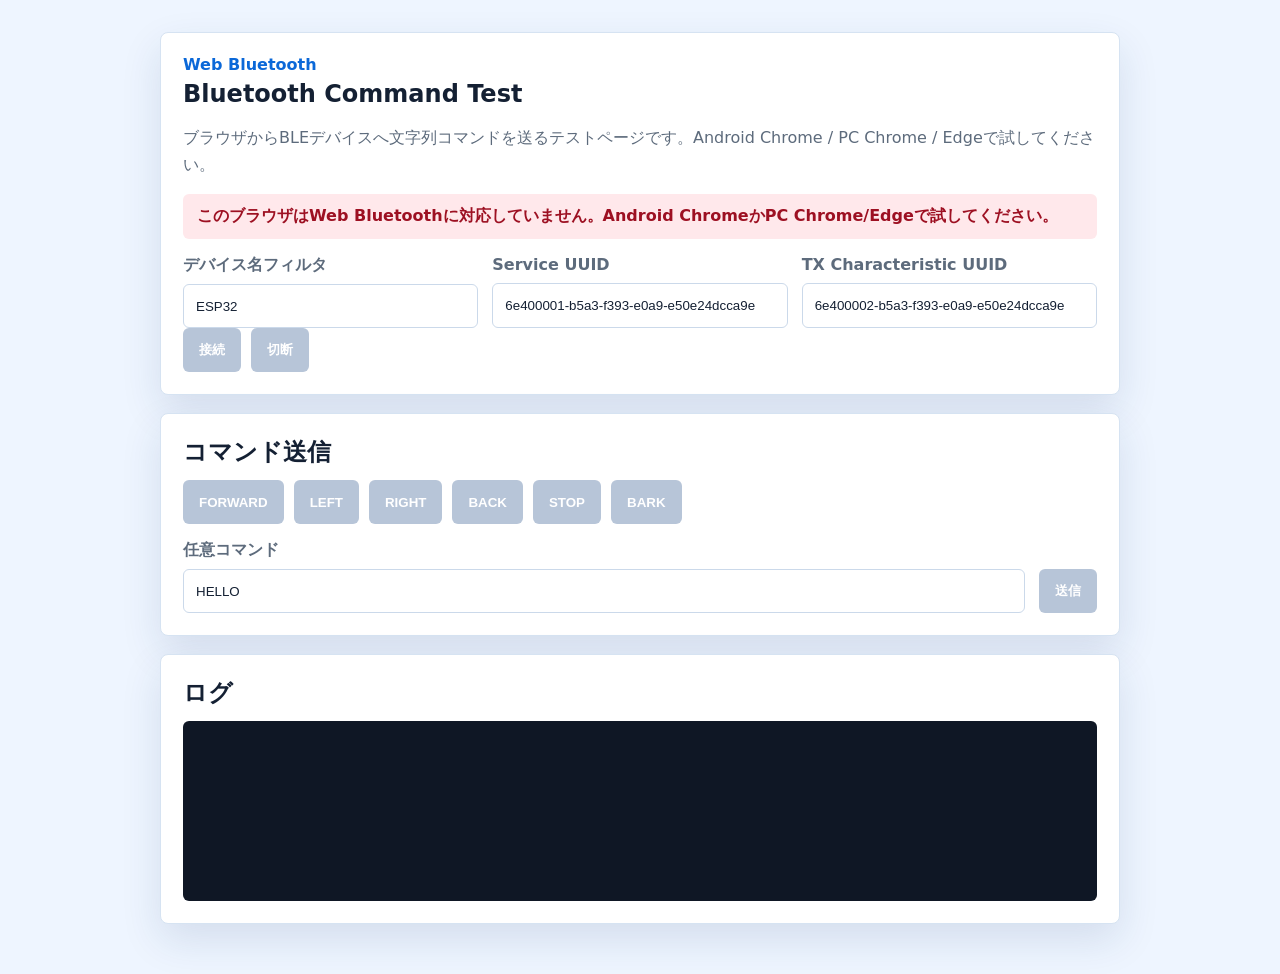
==== index.html @ bd961b30 "Add Web Bluetooth command test" ====
<!doctype html>
<html lang="ja">
  <head>
    <meta charset="utf-8" />
    <meta name="viewport" content="width=device-width, initial-scale=1" />
    <title>Bluetooth Command Test</title>
    <link rel="stylesheet" href="./styles.css" />
  </head>
  <body>
    <main class="app">
      <section class="panel">
        <p class="eyebrow">Web Bluetooth</p>
        <h1>Bluetooth Command Test</h1>
        <p class="lead">
          ブラウザからBLEデバイスへ文字列コマンドを送るテストページです。Android Chrome / PC Chrome / Edgeで試してください。
        </p>

        <div id="supportStatus" class="status warn">対応確認中</div>

        <div class="grid">
          <label>
            <span>デバイス名フィルタ</span>
            <input id="deviceName" type="text" value="ESP32" placeholder="例: ESP32" />
          </label>

          <label>
            <span>Service UUID</span>
            <input id="serviceUuid" type="text" value="6e400001-b5a3-f393-e0a9-e50e24dcca9e" />
          </label>

          <label>
            <span>TX Characteristic UUID</span>
            <input id="characteristicUuid" type="text" value="6e400002-b5a3-f393-e0a9-e50e24dcca9e" />
          </label>
        </div>

        <div class="actions">
          <button id="connectButton" type="button">接続</button>
          <button id="disconnectButton" type="button" disabled>切断</button>
        </div>
      </section>

      <section class="panel">
        <h2>コマンド送信</h2>
        <div class="command-grid">
          <button data-command="FORWARD" type="button" disabled>FORWARD</button>
          <button data-command="LEFT" type="button" disabled>LEFT</button>
          <button data-command="RIGHT" type="button" disabled>RIGHT</button>
          <button data-command="BACK" type="button" disabled>BACK</button>
          <button data-command="STOP" type="button" disabled>STOP</button>
          <button data-command="BARK" type="button" disabled>BARK</button>
        </div>

        <form id="customCommandForm" class="custom">
          <label>
            <span>任意コマンド</span>
            <input id="customCommand" type="text" value="HELLO" />
          </label>
          <button id="sendCustomButton" type="submit" disabled>送信</button>
        </form>
      </section>

      <section class="panel">
        <h2>ログ</h2>
        <pre id="log"></pre>
      </section>
    </main>

    <script src="./app.js"></script>
  </body>
</html>
---- styles.css ----
:root {
  color-scheme: light;
  font-family: system-ui, -apple-system, BlinkMacSystemFont, "Segoe UI", sans-serif;
  background: #eef5ff;
  color: #142033;
}

* {
  box-sizing: border-box;
}

body {
  margin: 0;
}

.app {
  width: min(960px, calc(100% - 28px));
  margin: 0 auto;
  padding: 32px 0;
}

.panel {
  margin-bottom: 18px;
  padding: 22px;
  border: 1px solid #d6e3f2;
  border-radius: 8px;
  background: #ffffff;
  box-shadow: 0 16px 40px rgba(28, 60, 108, 0.12);
}

.eyebrow {
  margin: 0 0 6px;
  color: #0b68d8;
  font-weight: 800;
}

h1,
h2 {
  margin: 0 0 12px;
}

.lead {
  color: #5d6b7c;
  line-height: 1.7;
}

.status {
  margin: 16px 0;
  padding: 12px 14px;
  border-radius: 6px;
  font-weight: 800;
}

.status.ok {
  background: #e8f7ef;
  color: #14633e;
}

.status.warn {
  background: #fff7dd;
  color: #8a5b00;
}

.status.bad {
  background: #ffe8eb;
  color: #9d1022;
}

.grid,
.custom {
  display: grid;
  grid-template-columns: repeat(3, minmax(0, 1fr));
  gap: 14px;
}

label {
  display: grid;
  gap: 8px;
  color: #5d6b7c;
  font-weight: 800;
}

input {
  width: 100%;
  min-height: 44px;
  padding: 0 12px;
  border: 1px solid #cbd9ea;
  border-radius: 6px;
  color: #142033;
}

.actions,
.command-grid {
  display: flex;
  flex-wrap: wrap;
  gap: 10px;
}

button {
  min-height: 44px;
  padding: 0 16px;
  border: 0;
  border-radius: 6px;
  background: #0b68d8;
  color: #ffffff;
  font-weight: 900;
  cursor: pointer;
}

button:disabled {
  background: #b7c5d8;
  cursor: not-allowed;
}

.custom {
  grid-template-columns: 1fr auto;
  margin-top: 16px;
  align-items: end;
}

pre {
  min-height: 180px;
  margin: 0;
  padding: 14px;
  overflow: auto;
  border-radius: 6px;
  background: #0f1725;
  color: #d9f99d;
}

@media (max-width: 720px) {
  .grid,
  .custom {
    grid-template-columns: 1fr;
  }
}
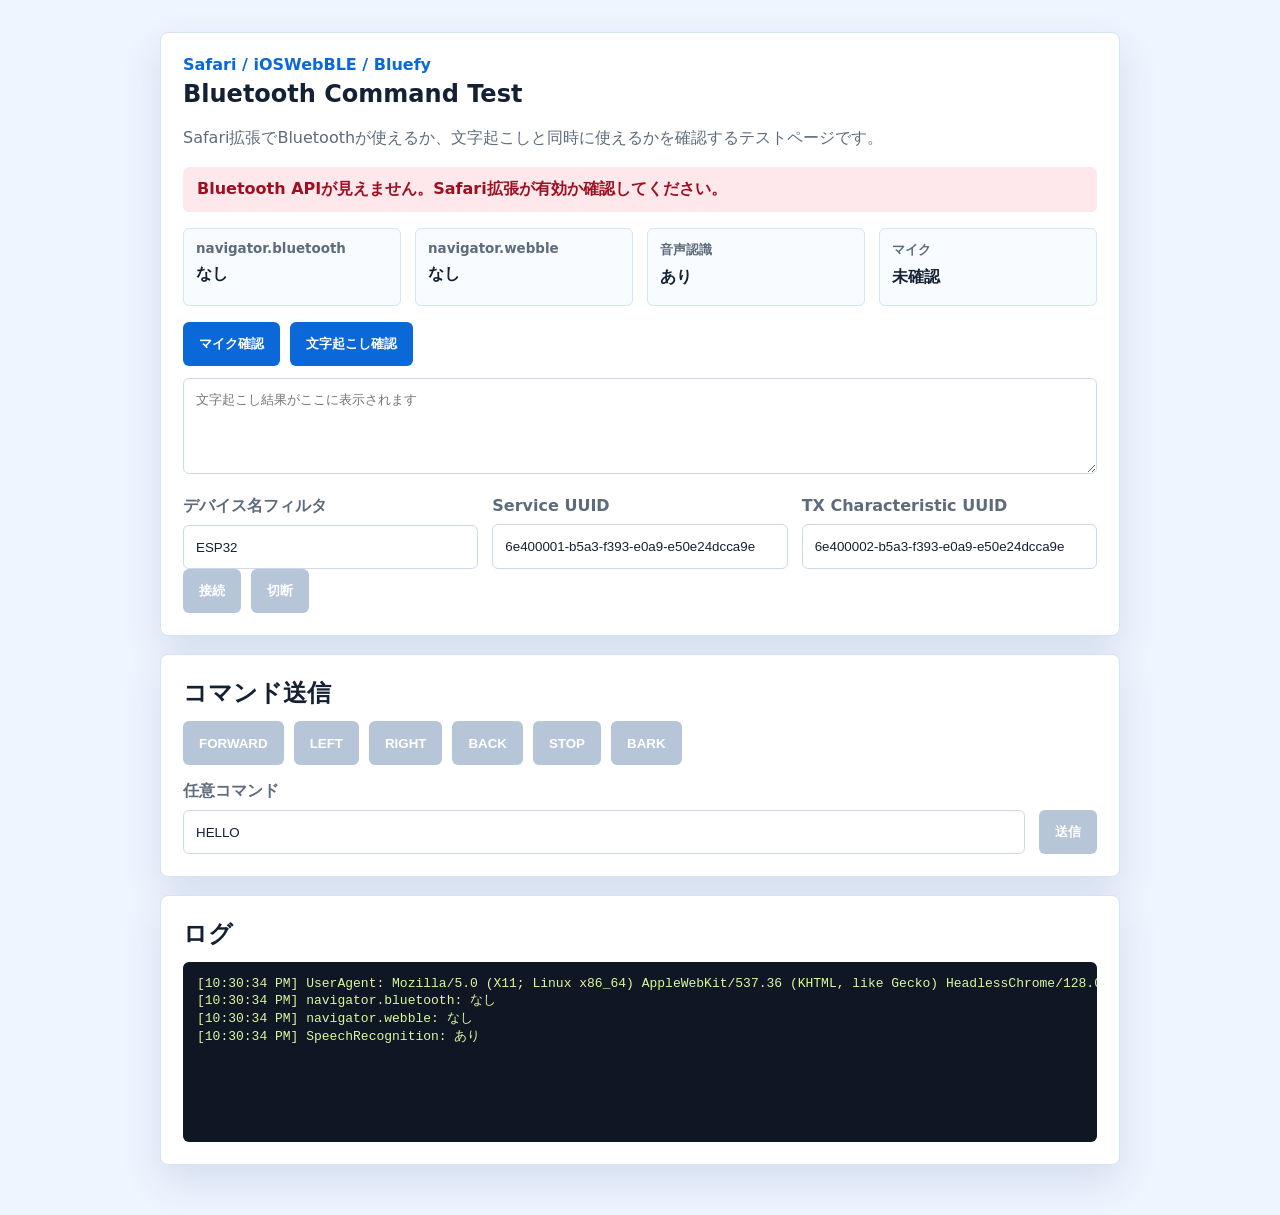
==== commit dec91bb1: "Add Safari WebBLE compatibility diagnostics" ====
--- a/index.html
+++ b/index.html
@@ -9,13 +9,38 @@
   <body>
     <main class="app">
       <section class="panel">
-        <p class="eyebrow">Web Bluetooth</p>
+        <p class="eyebrow">Safari / iOSWebBLE / Bluefy</p>
         <h1>Bluetooth Command Test</h1>
         <p class="lead">
-          ブラウザからBLEデバイスへ文字列コマンドを送るテストページです。Android Chrome / PC Chrome / Edgeで試してください。
+          Safari拡張でBluetoothが使えるか、文字起こしと同時に使えるかを確認するテストページです。
         </p>
 
-        <div id="supportStatus" class="status warn">対応確認中</div>
+        <div id="supportStatus" class="status warn">確認中</div>
+
+        <div class="support-grid">
+          <div>
+            <span>navigator.bluetooth</span>
+            <strong id="bluetoothApiStatus">確認中</strong>
+          </div>
+          <div>
+            <span>navigator.webble</span>
+            <strong id="webbleApiStatus">確認中</strong>
+          </div>
+          <div>
+            <span>音声認識</span>
+            <strong id="speechApiStatus">確認中</strong>
+          </div>
+          <div>
+            <span>マイク</span>
+            <strong id="micApiStatus">未確認</strong>
+          </div>
+        </div>
+
+        <div class="actions">
+          <button id="checkMicButton" type="button">マイク確認</button>
+          <button id="speechButton" type="button">文字起こし確認</button>
+        </div>
+        <textarea id="speechText" readonly placeholder="文字起こし結果がここに表示されます"></textarea>
 
         <div class="grid">
           <label>
--- a/styles.css
+++ b/styles.css
@@ -67,10 +67,36 @@
 }
 
 .grid,
+.support-grid,
 .custom {
   display: grid;
   grid-template-columns: repeat(3, minmax(0, 1fr));
   gap: 14px;
+}
+
+.support-grid {
+  grid-template-columns: repeat(4, minmax(0, 1fr));
+  margin: 16px 0;
+}
+
+.support-grid div {
+  min-height: 78px;
+  padding: 12px;
+  border: 1px solid #d6e3f2;
+  border-radius: 6px;
+  background: #f8fbff;
+}
+
+.support-grid span,
+.support-grid strong {
+  display: block;
+}
+
+.support-grid span {
+  margin-bottom: 8px;
+  color: #5d6b7c;
+  font-size: 0.84rem;
+  font-weight: 800;
 }
 
 label {
@@ -80,13 +106,24 @@
   font-weight: 800;
 }
 
-input {
+input,
+textarea {
   width: 100%;
-  min-height: 44px;
   padding: 0 12px;
   border: 1px solid #cbd9ea;
   border-radius: 6px;
   color: #142033;
+}
+
+input {
+  min-height: 44px;
+}
+
+textarea {
+  min-height: 96px;
+  margin: 12px 0 18px;
+  padding: 12px;
+  resize: vertical;
 }
 
 .actions,
@@ -130,6 +167,7 @@
 
 @media (max-width: 720px) {
   .grid,
+  .support-grid,
   .custom {
     grid-template-columns: 1fr;
   }
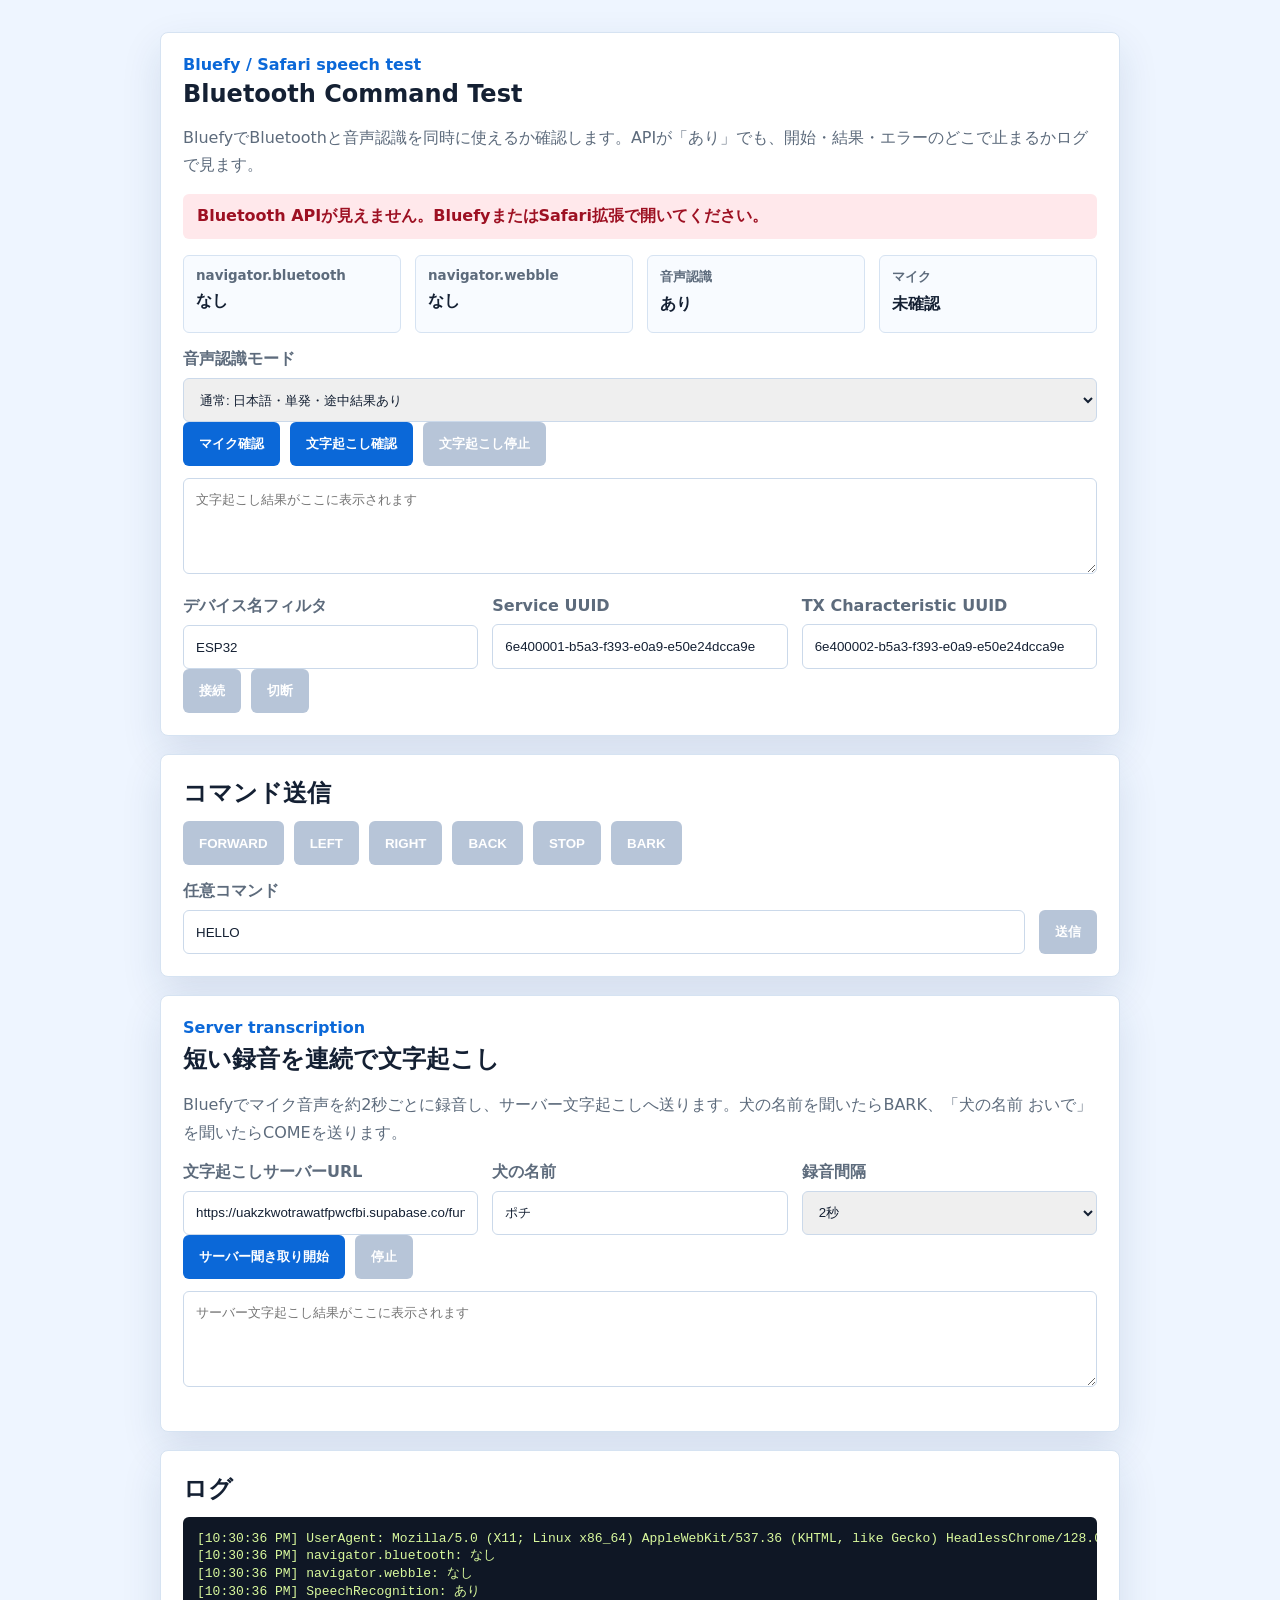
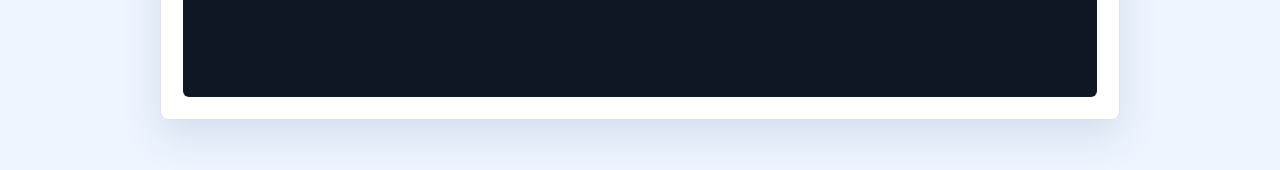
==== commit 0a438d12: "Add server transcription loop for Bluefy" ====
--- a/index.html
+++ b/index.html
@@ -9,10 +9,10 @@
   <body>
     <main class="app">
       <section class="panel">
-        <p class="eyebrow">Safari / iOSWebBLE / Bluefy</p>
+        <p class="eyebrow">Bluefy / Safari speech test</p>
         <h1>Bluetooth Command Test</h1>
         <p class="lead">
-          Safari拡張でBluetoothが使えるか、文字起こしと同時に使えるかを確認するテストページです。
+          BluefyでBluetoothと音声認識を同時に使えるか確認します。APIが「あり」でも、開始・結果・エラーのどこで止まるかログで見ます。
         </p>
 
         <div id="supportStatus" class="status warn">確認中</div>
@@ -36,9 +36,23 @@
           </div>
         </div>
 
+        <div class="speech-options">
+          <label>
+            <span>音声認識モード</span>
+            <select id="speechMode">
+              <option value="simple">通常: 日本語・単発・途中結果あり</option>
+              <option value="afterMic">マイク許可後: 日本語・単発・途中結果あり</option>
+              <option value="finalOnly">最終結果のみ: 日本語・単発</option>
+              <option value="continuous">連続: 日本語・途中結果あり</option>
+              <option value="english">英語テスト: en-US・単発</option>
+            </select>
+          </label>
+        </div>
+
         <div class="actions">
           <button id="checkMicButton" type="button">マイク確認</button>
           <button id="speechButton" type="button">文字起こし確認</button>
+          <button id="stopSpeechButton" type="button" disabled>文字起こし停止</button>
         </div>
         <textarea id="speechText" readonly placeholder="文字起こし結果がここに表示されます"></textarea>
 
@@ -86,6 +100,42 @@
       </section>
 
       <section class="panel">
+        <p class="eyebrow">Server transcription</p>
+        <h2>短い録音を連続で文字起こし</h2>
+        <p class="lead">
+          Bluefyでマイク音声を約2秒ごとに録音し、サーバー文字起こしへ送ります。犬の名前を聞いたらBARK、「犬の名前 おいで」を聞いたらCOMEを送ります。
+        </p>
+
+        <div class="grid">
+          <label>
+            <span>文字起こしサーバーURL</span>
+            <input id="serverTranscribeUrl" type="url" value="https://uakzkwotrawatfpwcfbi.supabase.co/functions/v1/transcribe" />
+          </label>
+
+          <label>
+            <span>犬の名前</span>
+            <input id="dogName" type="text" value="ポチ" />
+          </label>
+
+          <label>
+            <span>録音間隔</span>
+            <select id="chunkSeconds">
+              <option value="1.5">1.5秒</option>
+              <option value="2" selected>2秒</option>
+              <option value="2.5">2.5秒</option>
+              <option value="3">3秒</option>
+            </select>
+          </label>
+        </div>
+
+        <div class="actions">
+          <button id="serverListenButton" type="button">サーバー聞き取り開始</button>
+          <button id="stopServerListenButton" type="button" disabled>停止</button>
+        </div>
+        <textarea id="serverTranscriptText" readonly placeholder="サーバー文字起こし結果がここに表示されます"></textarea>
+      </section>
+
+      <section class="panel">
         <h2>ログ</h2>
         <pre id="log"></pre>
       </section>
--- a/styles.css
+++ b/styles.css
@@ -107,7 +107,8 @@
 }
 
 input,
-textarea {
+textarea,
+select {
   width: 100%;
   padding: 0 12px;
   border: 1px solid #cbd9ea;
@@ -115,7 +116,8 @@
   color: #142033;
 }
 
-input {
+input,
+select {
   min-height: 44px;
 }
 
